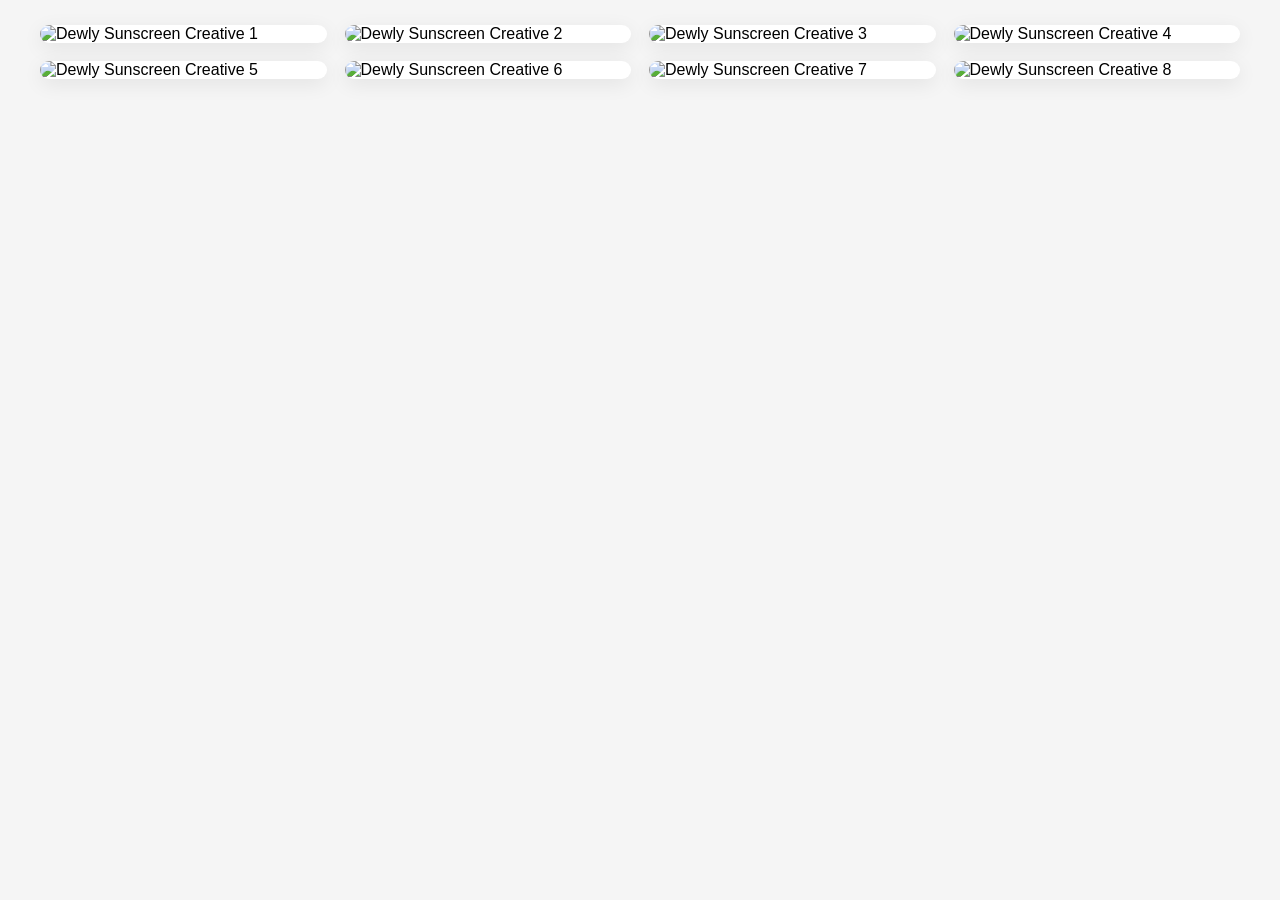
==== Marketing.html @ 37ddec07 "Add files via upload" ====
<!DOCTYPE html>
<html lang="en">
<head>
    <meta charset="UTF-8">
    <meta name="viewport" content="width=device-width, initial-scale=1.0">

    <title>Dewly - Creative Collection</title>

    <style>
        * {
            margin: 0;
            padding: 0;
            box-sizing: border-box;
        }

        body {
            background: #f5f5f5;
            font-family: Arial, sans-serif;
            padding: 25px;
        }

        .container {
            width: 100%;
            max-width: 1200px;
            margin: auto;

            display: grid;
            grid-template-columns: repeat(4, 1fr);
            gap: 18px;
        }

        .card {
            width: 100%;
            background: #fff;
            border-radius: 12px;
            overflow: hidden;

            box-shadow: 0 5px 20px rgba(0, 0, 0, 0.08);

            transition: transform 0.3s ease,
                        box-shadow 0.3s ease;
        }

        .card:hover {
            transform: translateY(-4px);
            box-shadow: 0 10px 25px rgba(0, 0, 0, 0.12);
        }

        .card img {
            display: block;
            width: 100%;
            height: auto;
        }

        /* Tablet */
        @media (max-width: 900px) {
            .container {
                grid-template-columns: repeat(2, 1fr);
                gap: 15px;
            }

            body {
                padding: 20px;
            }
        }

        /* Mobile */
        @media (max-width: 500px) {
            body {
                padding: 12px;
            }

            .container {
                grid-template-columns: repeat(2, 1fr);
                gap: 10px;
            }

            .card {
                border-radius: 8px;
            }
        }
    </style>
</head>

<body>

    <div class="container">

        <!-- Row 1 -->
        <div class="card">
            <img src="Sun 1.png" alt="Dewly Sunscreen Creative 1">
        </div>

        <div class="card">
            <img src="Sun 2.png" alt="Dewly Sunscreen Creative 2">
        </div>

        <div class="card">
            <img src="Sun 3.png" alt="Dewly Sunscreen Creative 3">
        </div>

        <div class="card">
            <img src="Sun 4.png" alt="Dewly Sunscreen Creative 4">
        </div>

        <!-- Row 2 -->
        <div class="card">
            <img src="Real 1.jpg" alt="Dewly Sunscreen Creative 5">
        </div>

        <div class="card">
            <img src="Real 2.jpg" alt="Dewly Sunscreen Creative 6">
        </div>

        <div class="card">
            <img src="Real 3.jpg" alt="Dewly Sunscreen Creative 7">
        </div>

        <div class="card">
            <img src="real.jpg" alt="Dewly Sunscreen Creative 8">
        </div>

    </div>

</body>
</html>
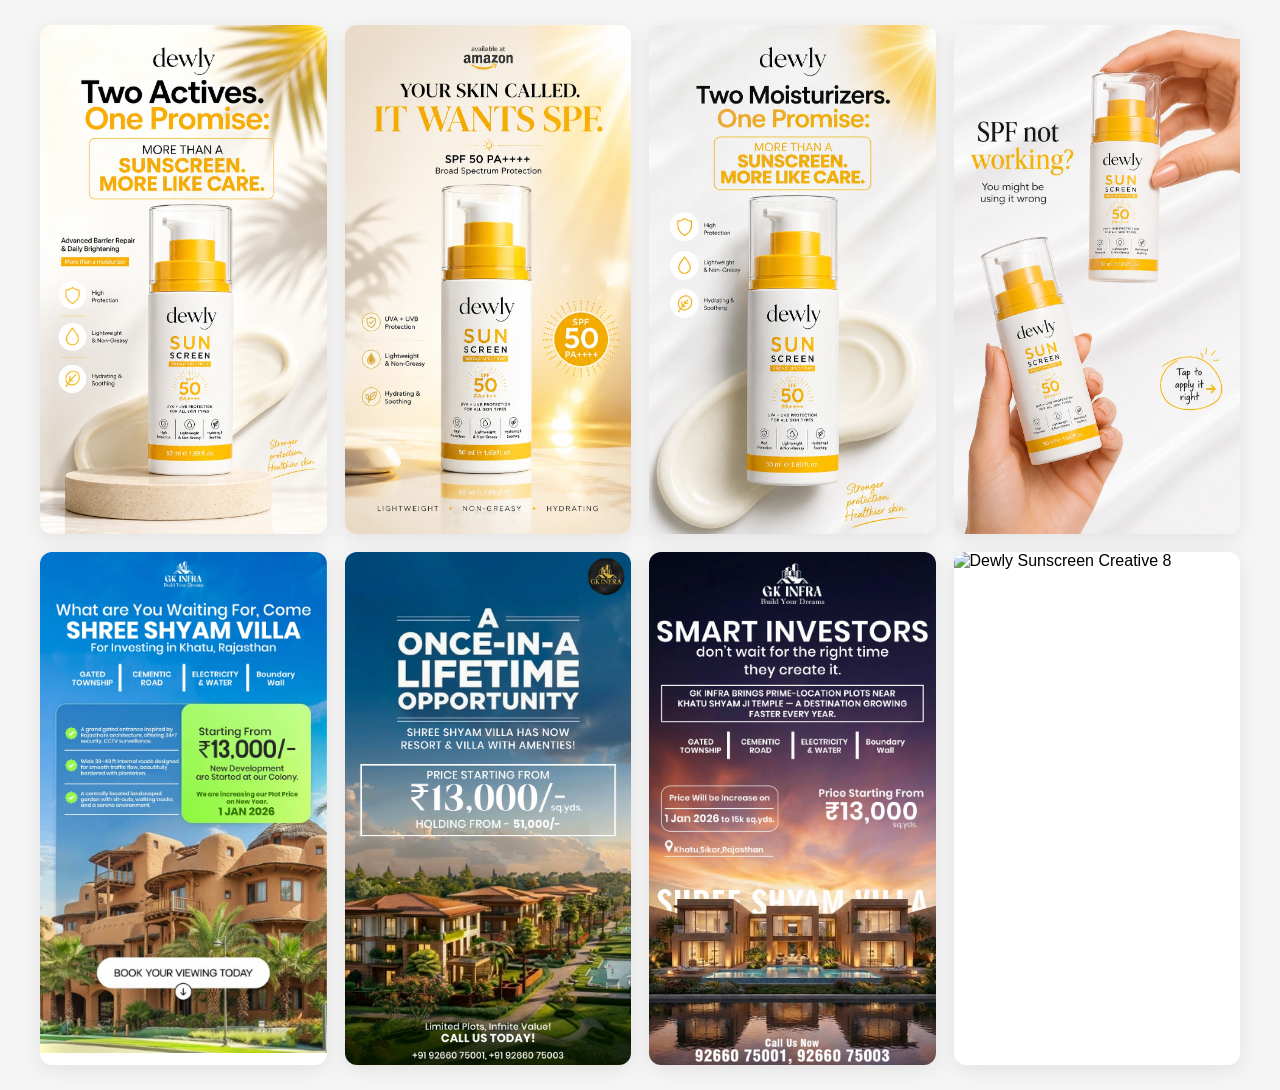
==== commit 231b131d: "Add files via upload" ====
--- a/Marketing.html
+++ b/Marketing.html
@@ -88,36 +88,36 @@
 
         <!-- Row 1 -->
         <div class="card">
-            <img src="Sun 1.png" alt="Dewly Sunscreen Creative 1">
+            <img src="Sun 1.webp" alt="Dewly Sunscreen Creative 1">
         </div>
 
         <div class="card">
-            <img src="Sun 2.png" alt="Dewly Sunscreen Creative 2">
+            <img src="Sun 2.webp" alt="Dewly Sunscreen Creative 2">
         </div>
 
         <div class="card">
-            <img src="Sun 3.png" alt="Dewly Sunscreen Creative 3">
+            <img src="Sun 3.webp" alt="Dewly Sunscreen Creative 3">
         </div>
 
         <div class="card">
-            <img src="Sun 4.png" alt="Dewly Sunscreen Creative 4">
+            <img src="Sun 4.webp" alt="Dewly Sunscreen Creative 4">
         </div>
 
         <!-- Row 2 -->
         <div class="card">
-            <img src="Real 1.jpg" alt="Dewly Sunscreen Creative 5">
+            <img src="Real 1.webp" alt="Dewly Sunscreen Creative 5">
         </div>
 
         <div class="card">
-            <img src="Real 2.jpg" alt="Dewly Sunscreen Creative 6">
+            <img src="Real 2.webp" alt="Dewly Sunscreen Creative 6">
         </div>
 
         <div class="card">
-            <img src="Real 3.jpg" alt="Dewly Sunscreen Creative 7">
+            <img src="Real 3.webp" alt="Dewly Sunscreen Creative 7">
         </div>
 
         <div class="card">
-            <img src="real.jpg" alt="Dewly Sunscreen Creative 8">
+            <img src="real.webp" alt="Dewly Sunscreen Creative 8">
         </div>
 
     </div>
